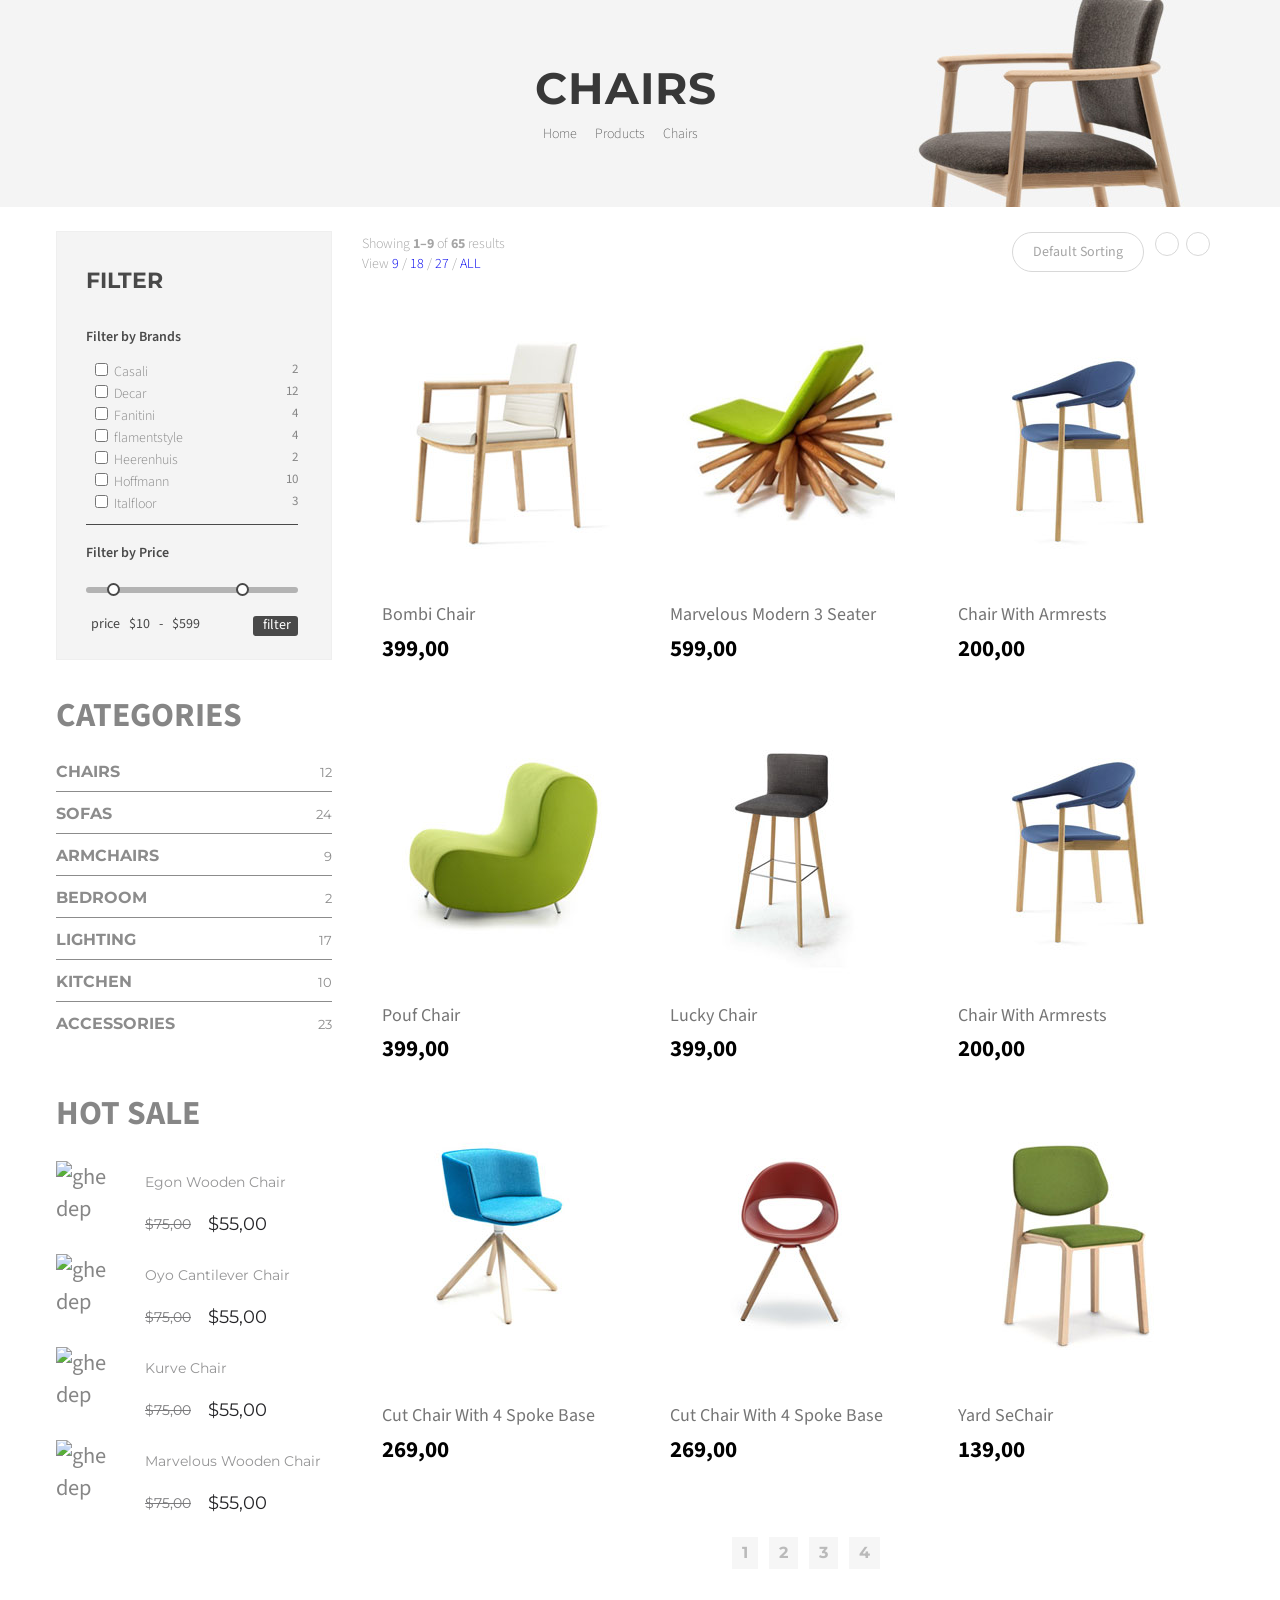
==== producs.html @ 7bff85a5 "products up date" ====
<!DOCTYPE html>
<html lang="en">
<head>
    <meta charset="UTF-8">
    <meta http-equiv="X-UA-Compatible" content="IE=edge">
    <meta name="viewport" content="width=device-width, initial-scale=1.0">
    <link rel="preconnect" href="https://fonts.googleapis.com">
    <link rel="preconnect" href="https://fonts.gstatic.com" crossorigin>
    <link href="https://fonts.googleapis.com/css2?family=Source+Sans+Pro:wght@200;300;400&display=swap" rel="stylesheet">
    <link rel="preconnect" href="https://fonts.googleapis.com">
    <link href="https://fonts.googleapis.com/css2?family=Montserrat&display=swap" rel="stylesheet">
    <link href="../schon/assets/fonts/fontawesome-free-5.15.4-web/css/all.css" rel="stylesheet">
    <link rel="stylesheet" href="./css/style.css">  
    <title>PRODUCTS</title>
</head>
<body>
    <main>
        <!--begin top-->
        <div class="top">
            <div class="container">
                <div class="top__body">
                    <h1>CHAIRS</h1>
                    <nav class="top__body--path">
                        <ul>
                            <li>
                                <a href="#">Home</a>
                                <i class="fa fa-angle-right"></i>
                            </li>
                            <li>
                                <a href="#">Products</a>
                                <i class="fa fa-angle-right"></i>
                            </li>
                            <li>Chairs</li>
                        </ul>
                    </nav>
                </div>
            </div>
        </div>
        <!--end top-->
        <!--begin sidebar-->
        <div class="container">
            <div class="sidebar">
                    <!--begin filter-->
                    <div class="sidebar__filter">
                            <h2>filter</h2>
                            <p>Filter by Brands</p>
                            <ul>
                                <li>
                                    <input type="checkbox">
                                    <label for="#">Casali</label>
                                    <span class="sidebar__number">2</span>
                                </li>
                                <li>
                                    <input type="checkbox">
                                    <label for="#">Decar</label>
                                    <span class="sidebar__number">12</span>
                                </li>
                                <li>
                                    <input type="checkbox">
                                    <label for="#">Fanitini</label>
                                    <span class="sidebar__number">4</span>
                                </li>
                                <li>
                                    <input type="checkbox">
                                    <label for="#">flamentstyle</label>
                                    <span class="sidebar__number">4</span>
                                </li>
                                <li>
                                    <input type="checkbox">
                                    <label for="#">Heerenhuis</label>
                                    <span class="sidebar__number">2</span>
                                </li>
                                <li>
                                    <input type="checkbox">
                                    <label for="#">Hoffmann</label>
                                    <span class="sidebar__number">10</span>
                                </li>
                                <li>
                                    <input type="checkbox">
                                    <label for="#">Italfloor</label>
                                    <span class="sidebar__number">3</span>
                                </li>
                            </ul>
                            <p>Filter by Price</p>
                            <div class="sidebarm__oney">
                                <div class="sidebar__boder">
                                    <span class="sidebar__dot"></span>
                                    <span class="sidebar__dot dot2"></span>
                                </div>
                                
                                <span class="sidebar__price">price &nbsp; $10 &nbsp; - &nbsp; $599</span>
                                <a class="sidebar__button" href="#">filter</a>
                            </div>
                    </div>
                    <!--end filter-->
                    <!--begin CATEGORIES-->
                    <div class="sidebar__categories">
                        <h2>CATEGORIES</h2>
                        <ul>
                            <li>
                                <a href="#">
                                    <span class="sidebar__name">chairs</span>
                                    <span class="sidebar__number">12</span>
                                </a>
                            </li>
                            <li>
                                <a href="#">
                                    <span class="sidebar__name">SOFAS</span>
                                    <span class="sidebar__number">24</span>
                                </a>
                            </li>
                            <li>
                                <a href="#">
                                    <span class="sidebar__name">ARMCHAIRS</span>
                                    <span class="sidebar__number">9</span>
                                </a>
                            </li>
                            <li>
                                <a href="#">
                                    <span class="sidebar__name">BEDROOM</span>
                                    <span class="sidebar__number">2</span>
                                </a>
                            </li>
                            <li>
                                <a href="#">
                                    <span class="sidebar__name">LIGHTING</span>
                                    <span class="sidebar__number">17</span>
                                </a>
                            </li>
                            <li>
                                <a href="#">
                                    <span class="sidebar__name">KITCHEN</span>
                                    <span class="sidebar__number">10</span>
                                </a>
                            </li>
                            <li>
                                <a href="#">
                                    <span class="sidebar__name">ACCESSORIES</span>
                                    <span class="sidebar__number">23</span>
                                </a>
                            </li>
                        </ul>
                    </div>
                    <!--end CATEGORIES-->
                    <!--begin hotsale-->
                    <div class="sidebar__sale">
                        <h2>HOT SALE</h2>
                        <div class="sidebar__sale1">
                            <div class="sidebar__img">
                                <a href="#">
                                    <img src="./assets/images/products/img02.jpg" alt="ghe dep">
                                </a>
                            </div>
                            <div class="sidebar__text">
                                <div class="sidebar__farm">
                                    <span><a href="#">Egon Wooden Chair</a></span>
                                    <ul class="sidebar__star">
                                        <li>
                                            <i class="far fa-star"></i>
                                        </li>
                                        <li>
                                            <i class="far fa-star"></i>
                                        </li>
                                        <li>
                                            <i class="far fa-star"></i>
                                        </li>
                                        <li>
                                            <i class="far fa-star"></i>
                                        </li>
                                    </ul>
                                </div>
                                <del class="sidebar__off">$75,00</del>
                                <div class="sidebar__hot">$55,00</div>
                            </div>
                        </div>
                        <div class="sidebar__sale1">
                            <div class="sidebar__img">
                                <a href="#">
                                    <img src="./assets/images/products/img15.jpg" alt="ghe dep">
                                </a>
                            </div>
                            <div class="sidebar__text">
                                <div class="sidebar__farm">
                                    <span><a href="#">Oyo Cantilever Chair</a></span>
                                </div>
                                <del class="sidebar__off">$75,00</del>
                                <div class="sidebar__hot">$55,00</div>
                            </div>
                        </div>
                        <div class="sidebar__sale1">
                            <div class="sidebar__img">
                                <a href="#">
                                    <img src="./assets/images/products/img16.jpg" alt="ghe dep">
                                </a>
                            </div>
                            <div class="sidebar__text">
                                <div class="sidebar__farm">
                                    <span><a href="#">Kurve Chair</a></span>
                                    <ul class="sidebar__star">
                                        <li>
                                            <i class="far fa-star"></i>
                                        </li>
                                        <li>
                                            <i class="far fa-star"></i>
                                        </li>
                                        <li>
                                            <i class="far fa-star"></i>
                                        </li>
                                        <li>
                                            <i class="far fa-star"></i>
                                        </li>
                                    </ul>
                                </div>
                                <del class="sidebar__off">$75,00</del>
                                <div class="sidebar__hot">$55,00</div>
                            </div>
                        </div>
                        <div class="sidebar__sale1">
                            <div class="sidebar__img">
                                <a href="#">
                                    <img src="./assets/images/products/img12.jpg" alt="ghe dep">
                                </a>
                            </div>
                            <div class="sidebar__text">
                                <div class="sidebar__farm">
                                    <span><a href="#">Marvelous Wooden Chair</a></span>
                                </div>
                                <del class="sidebar__off">$75,00</del>
                                <div class="sidebar__hot">$55,00</div>
                            </div>
                        </div>
                    </div>
                <!--end  hotsale-->
            </div>    
                <!--end sidebar-->
                <!--begin right-->
                <div class="right">
                    <!--begin headder-->
                    <div class="right__header">
                        <div class="right__box">
                            <ul class="right__line">
                                <li>
                                    <a href="#" class="right__link1" >Default Sorting </a>
                                    <div class="right__drop">
                                        <ul class="right__unstyled">
                                            <li>
                                                <a href="#">ASC</a>
                                            </li>
                                            <li>
                                                <a href="#">DSC</a>
                                            </li>
                                            <li>
                                                <a href="#">PRICE</a>
                                            </li>
                                        </ul>
                                    </div>
                                </li>
                                <li>
                                    <a class="right__link" href="#">
                                        <i class="fas fa-th-large"></i>
                                    </a>
                                </li>
                                <li>
                                    <a href="#" class="right__link">
                                        <i class="fas fa-th-list"></i>
                                    </a>
                                </li>
                            </ul>
                        </div>
                        <div class="right__text">
                            <p>Showing 
                                <span>1–9</span> 
                                 of 
                                <span>65</span>  
                                results </p>
                            <p>View 
                                <a href="#">9</a>
                                /
                                <a href="#">18</a>
                                /
                                <a href="#">27</a>
                                /
                                <a href="#">ALL</a>
                            </p>
                        </div>
                    </div>
                    <!--end header-->
                    <!--begin bot-->
                    <ul class="right__bot">
                        <li>
                            <div class="right__large">
                                <div class="right__box">
                                    <div class="right__b1">
                                        <div class="right__b2">
                                            <a href="#">
                                                <img src="./assets/images/products/img22.jpg" alt="">
                                            </a>
                                            <ul class="right__star">
                                                <li>
                                                    <i class="far fa-star"></i>
                                                </li>
                                                <li>
                                                    <i class="far fa-star"></i>
                                                </li>
                                                <li>
                                                    <i class="far fa-star"></i>
                                                </li>
                                                <li>
                                                    <i class="far fa-star"></i>
                                                </li>
                                            </ul>
                                            <ul class="right__hover">
                                                <li>
                                                    <a href="#">
                                                        <span>Add to Cart</span>
                                                    </a>
                                                </li>
                                                <li>
                                                    <a href="#">
                                                        <i class="far fa-heart"></i>
                                                    </a>
                                                </li>
                                                <li>
                                                    <a href="#">
                                                        <i class="fas fa-exchange-alt"></i>
                                                    </a>
                                                </li>
                                            </ul>
                                        </div>
                                    </div>
                                </div>
                                <div class="right__txt">
                                    <span><a href="#">Bombi Chair</a></span>
                                    <div class="right__price">
                                        <i class="fas fa-euro-sign"></i>
                                        <strong>399,00</strong>
                                    </div>
                                </div>
                            </div>
                        </li>
                        <li>
                            <div class="right__large">
                                <div class="right__box">
                                    <div class="right__b1">
                                        <div class="right__b2">
                                            <a href="#">
                                                <img src="./assets/images/products/img23.jpg" alt="">
                                            </a>
                                            <ul class="right__hover">
                                                <li>
                                                    <a href="#">
                                                        <span>Add to Cart</span>
                                                    </a>
                                                </li>
                                                <li>
                                                    <a href="#">
                                                        <i class="far fa-heart"></i>
                                                    </a>
                                                </li>
                                                <li>
                                                    <a href="#">
                                                        <i class="fas fa-exchange-alt"></i>
                                                    </a>
                                                </li>
                                            </ul>
                                        </div>
                                    </div>
                                </div>
                                <div class="right__txt">
                                    <span><a href="#">Marvelous Modern 3 Seater</a></span>
                                    <div class="right__price">
                                        <i class="fas fa-euro-sign"></i>
                                        <strong>599,00</strong>
                                    </div>
                                </div>
                            </div>
                        </li>
                        <li>
                            <div class="right__large">
                                <div class="right__box">
                                    <div class="right__b1">
                                        <div class="right__b2">
                                            <a href="#">
                                                <img src="./assets/images/products/img24.jpg" alt="">
                                            </a>
                                            <ul class="right__hover">
                                                <li>
                                                    <a href="#">
                                                        <span>Add to Cart</span>
                                                    </a>
                                                </li>
                                                <li>
                                                    <a href="#">
                                                        <i class="far fa-heart"></i>
                                                    </a>
                                                </li>
                                                <li>
                                                    <a href="#">
                                                        <i class="fas fa-exchange-alt"></i>
                                                    </a>
                                                </li>
                                            </ul>
                                        </div>
                                    </div>
                                </div>
                                <div class="right__txt">
                                    <span><a href="#">Chair With Armrests</a></span>
                                    <div class="right__price">
                                        <i class="fas fa-euro-sign"></i>
                                        <strong>200,00</strong>
                                    </div>
                                </div>
                            </div>
                        </li>
                        <li>
                            <div class="right__large">
                                <div class="right__box">
                                    <div class="right__b1">
                                        <div class="right__b2">
                                            <a href="#">
                                                <img src="./assets/images/products/img67.jpg" alt="">
                                            </a>
                                            <ul class="right__star ">
                                                <li>
                                                    <i class="far fa-star"></i>
                                                </li>
                                                <li>
                                                    <i class="far fa-star"></i>
                                                </li>
                                                <li>
                                                    <i class="far fa-star"></i>
                                                </li>
                                                <li>
                                                    <i class="far fa-star"></i>
                                                </li>
                                            </ul>
                                            <ul class="right__hover">
                                                <li>
                                                    <a href="#">
                                                        <span>Add to Cart</span>
                                                    </a>
                                                </li>
                                                <li>
                                                    <a href="#">
                                                        <i class="far fa-heart"></i>
                                                    </a>
                                                </li>
                                                <li>
                                                    <a href="#">
                                                        <i class="fas fa-exchange-alt"></i>
                                                    </a>
                                                </li>
                                            </ul>
                                        </div>
                                    </div>
                                </div>
                                <div class="right__txt">
                                    <span><a href="#">Pouf Chair</a></span>
                                    <div class="right__price">
                                        <i class="fas fa-euro-sign"></i>
                                        <strong>399,00</strong>
                                    </div>
                                </div>
                            </div>
                        </li>
                        <li>
                            <div class="right__large">
                                <div class="right__box">
                                    <div class="right__b1">
                                        <div class="right__b2">
                                            <a href="#">
                                                <img src="./assets/images/products/img68.jpg" alt="">
                                            </a>
                                            <ul class="right__star ">
                                                <li>
                                                    <i class="far fa-star"></i>
                                                </li>
                                                <li>
                                                    <i class="far fa-star"></i>
                                                </li>
                                                <li>
                                                    <i class="far fa-star"></i>
                                                </li>
                                                <li>
                                                    <i class="far fa-star"></i>
                                                </li>
                                            </ul>
                                            <ul class="right__hover">
                                                <li>
                                                    <a href="#">
                                                        <span>Add to Cart</span>
                                                    </a>
                                                </li>
                                                <li>
                                                    <a href="#">
                                                        <i class="far fa-heart"></i>
                                                    </a>
                                                </li>
                                                <li>
                                                    <a href="#">
                                                        <i class="fas fa-exchange-alt"></i>
                                                    </a>
                                                </li>
                                            </ul>
                                        </div>
                                    </div>
                                </div>
                                <div class="right__txt">
                                    <span><a href="#">Lucky Chair</a></span>
                                    <div class="right__price">
                                        <i></i>
                                        <strong>399,00</strong>
                                    </div>
                                </div>
                            </div>
                        </li>
                        <li>
                            <div class="right__large">
                                <div class="right__box">
                                    <div class="right__b1">
                                        <div class="right__b2">
                                            <a href="#">
                                                <img src="./assets/images/products/img24.jpg" alt="">
                                            </a>
                                            <ul class="right__star">
                                                <li>
                                                    <i class="far fa-star"></i>
                                                </li>
                                                <li>
                                                    <i class="far fa-star"></i>
                                                </li>
                                                <li>
                                                    <i class="far fa-star"></i>
                                                </li>
                                                <li>
                                                    <i class="far fa-star"></i>
                                                </li>
                                            </ul>
                                            <ul class="right__hover">
                                                <li>
                                                    <a href="#">
                                                        <span>Add to Cart</span>
                                                    </a>
                                                </li>
                                                <li>
                                                    <a href="#">
                                                        <i class="far fa-heart"></i>
                                                    </a>
                                                </li>
                                                <li>
                                                    <a href="#">
                                                        <i class="fas fa-exchange-alt"></i>
                                                    </a>
                                                </li>
                                            </ul>
                                        </div>
                                    </div>
                                </div>
                                <div class="right__txt">
                                    <span><a href="#">Chair With Armrests</a></span>
                                    <div class="right__price">
                                        <i class="fas fa-euro-sign"></i>
                                        <strong>200,00</strong>
                                    </div>
                                </div>
                            </div>
                        </li>
                        <li>
                            <div class="right__large">
                                <div class="right__box">
                                    <div class="right__b1">
                                        <div class="right__b2">
                                            <a href="#">
                                                <img src="./assets/images/products/img70.jpg" alt="">
                                            </a>
                                            <ul class="right__star ">
                                                <li>
                                                    <i class="far fa-star"></i>
                                                </li>
                                                <li>
                                                    <i class="far fa-star"></i>
                                                </li>
                                                <li>
                                                    <i class="far fa-star"></i>
                                                </li>
                                                <li>
                                                    <i class="far fa-star"></i>
                                                </li>
                                            </ul>
                                            <ul class="right__hover">
                                                <li>
                                                    <a href="#">
                                                        <span>Add to Cart</span>
                                                    </a>
                                                </li>
                                                <li>
                                                    <a href="#">
                                                        <i class="far fa-heart"></i>
                                                    </a>
                                                </li>
                                                <li>
                                                    <a href="#">
                                                        <i class="fas fa-exchange-alt"></i>
                                                    </a>
                                                </li>
                                            </ul>
                                        </div>
                                    </div>
                                </div>
                                <div class="right__txt">
                                    <span><a href="#">Cut Chair With 4 Spoke Base</a></span>
                                    <div class="right__price">
                                        <i class="fas fa-euro-sign"></i>
                                        <strong>269,00</strong>
                                    </div>
                                </div>
                            </div>
                        </li>
                        <li>
                            <div class="right__large">
                                <div class="right__box">
                                    <div class="right__b1">
                                        <div class="right__b2">
                                            <a href="#">
                                                <img src="./assets/images/products/img69.jpg" alt="">
                                            </a>
                                            <ul class="right__star ">
                                                <li>
                                                    <i class="far fa-star"></i>
                                                </li>
                                                <li>
                                                    <i class="far fa-star"></i>
                                                </li>
                                                <li>
                                                    <i class="far fa-star"></i>
                                                </li>
                                                <li>
                                                    <i class="far fa-star"></i>
                                                </li>
                                            </ul>
                                            <ul class="right__hover">
                                                <li>
                                                    <a href="#">
                                                        <span>Add to Cart</span>
                                                    </a>
                                                </li>
                                                <li>
                                                    <a href="#">
                                                        <i class="far fa-heart"></i>
                                                    </a>
                                                </li>
                                                <li>
                                                    <a href="#">
                                                        <i class="fas fa-exchange-alt"></i>
                                                    </a>
                                                </li>
                                            </ul>
                                        </div>
                                    </div>
                                </div>
                                <div class="right__txt">
                                    <span><a href="#">Cut Chair With 4 Spoke Base</a></span>
                                    <div class="right__price">
                                        <i class="fas fa-euro-sign"></i>
                                        <strong>269,00</strong>
                                    </div>
                                </div>
                            </div>
                        </li>
                        <li>
                            <div class="right__large">
                                <div class="right__box">
                                    <div class="right__b1">
                                        <div class="right__b2">
                                            <a href="#">
                                                <img src="./assets/images/products/img71.jpg" alt="">
                                            </a>
                                            <ul class="right__star ">
                                                <li>
                                                    <i class="far fa-star"></i>
                                                </li>
                                                <li>
                                                    <i class="far fa-star"></i>
                                                </li>
                                                <li>
                                                    <i class="far fa-star"></i>
                                                </li>
                                                <li>
                                                    <i class="far fa-star"></i>
                                                </li>
                                            </ul>
                                            <ul class="right__hover">
                                                <li>
                                                    <a href="#">
                                                        <span>Add to Cart</span>
                                                    </a>
                                                </li>
                                                <li>
                                                    <a href="#">
                                                        <i class="far fa-heart"></i>
                                                    </a>
                                                </li>
                                                <li>
                                                    <a href="#">
                                                        <i class="fas fa-exchange-alt"></i>
                                                    </a>
                                                </li>
                                            </ul>
                                        </div>
                                    </div>
                                </div>
                                <div class="right__txt">
                                    <span><a href="#">Yard SeChair</a></span>
                                    <div class="right__price">
                                        <i class="fas fa-euro-sign"></i>
                                        <strong>139,00</strong>
                                    </div>
                                </div>
                            </div>
                        </li>
                    </ul>
                    <!--end bot-->
                    <!--begin page-->
                    <nav class="right__page">
                        <ul>
                            <li>
                                <a href="#">1</a>
                            </li>
                            <li>
                                <a href="#">2</a>
                            </li>
                            <li>
                                <a href="#">3</a>
                            </li>
                            <li>
                                <a href="#">4</a>
                            </li>
                        </ul>
                    </nav>
                    <!--end page-->
                </div>
                <!--end right-->
        </div>
        <!--end bottom-->
    </main>
</body>
</html>
---- css/style.css ----
.grid {
  width: 1200px;
  max-width: 100%;
  margin: 0 auto;
}

.grid__full-screen {
  width: 100%;
}

.grid__row {
  display: -webkit-box;
  display: -ms-flexbox;
  display: flex;
  -ms-flex-wrap: wrap;
      flex-wrap: wrap;
}

.container {
  width: 1230px;
  max-width: 100%;
  margin: 0;
}

@media (max-width: 767px) {
  .container {
    max-width: 100%;
  }
}

body {
  -webkit-box-sizing: inherit;
          box-sizing: inherit;
  color: inherit;
  margin: 0;
  padding: 0;
}

ol, ul {
  list-style: none;
}

html {
  color: #868686;
  font-size: 62.5%;
  margin: 0;
  padding: 0;
  font-family: 'Source Sans Pro', sans-serif;
  line-height: 1.4285;
  font-size: 1.4rem;
  -webkit-box-sizing: border-box;
          box-sizing: border-box;
}

h1, h2, h3, h4, h5, h6 {
  font-family: inherit;
  line-height: 1.1;
  color: inherit;
}

a {
  text-decoration: none;
}

.header__blog {
  margin-top: 76px;
}

.header__banner {
  position: relative;
}

.header__img img {
  width: 100%;
  height: auto;
}

.header__title {
  color: #383838;
  position: absolute;
  top: 0;
  left: 50%;
}

.top {
  background-image: url("../assets/images/products/img100.jpg");
  background-repeat: cover;
  width: 100%;
  margin: 0px 0px 4px;
  min-height: 207px;
  background-position: 50% 50%;
}

.top__body {
  width: 100%;
  text-align: center;
  padding: 65px 0 14px;
  padding-left: 36px;
  padding-right: 15px;
}

.top__body h1 {
  font-size: 44px;
  line-height: 46px;
  font-weight: 700;
  font-family: "Montserrat", sans-serif;
  margin: 0 0 14px;
  letter-spacing: 1px;
  text-transform: uppercase;
  color: #383838;
}

.top__body--path {
  font-size: 14px;
  line-height: 16px;
  font-weight: 200;
  overflow: hidden;
  color: #383838;
  margin: 0 0 20px;
}

.top__body--path ul {
  margin: 0;
  padding-left: 0px;
}

.top__body--path ul li {
  margin: 0 10px 0 0;
  display: inline-block;
  vertical-align: middle;
}

.top__body--path ul li a {
  color: #383838;
}

.top__body--path ul li a:hover {
  color: #ff6060;
}

@media (max-width: 767px) {
  .top {
    margin: 0px 0px 16px;
    width: 100%;
  }
}

.sidebar {
  width: 22.4%;
  padding: 20px 15px 0px 56px;
}

.sidebar__filter {
  background: #f4f4f4;
  border: 1px solid #efefef;
  padding: 37px 33px 43px 29px;
  margin-bottom: 38px;
}

.sidebar__filter h2 {
  font-size: 22px;
  line-height: 24px;
  text-transform: uppercase;
  color: #494949;
  font-family: "Montserrat", sans-serif;
  font-weight: 700;
  margin: 0px 0px 36px;
}

.sidebar__filter p {
  font-size: 14px;
  line-height: 16px;
  color: #494949;
  font-weight: 600;
  margin: 0 0 15px;
  display: block;
}

.sidebar__filter ul {
  overflow: hidden;
  margin: 0 0 20px;
  padding: 0 0 10px 5px;
  border-bottom: 1px solid #494949;
}

.sidebar__filter ul li {
  font-weight: 300;
  font-size: 14px;
}

.sidebar__number {
  float: right;
  font-weight: 400;
  font-size: 13px;
  line-height: 15px;
  margin: 2px 0 0;
}

.sidebar__boder {
  background: #b3b3b3;
  border-radius: 10px;
  position: relative;
  width: 100%;
  height: 6px;
  margin: 26px 0 23px;
  z-index: 1;
}

.sidebar__dot {
  position: absolute;
  left: 21px;
  top: -4px;
  width: 9px;
  height: 9px;
  border: 2px solid #494949;
  background: #fff;
  border-radius: 100%;
}

.sidebar__price {
  float: left;
  font-size: 14px;
  line-height: 16px;
  color: #494949;
  font-weight: 400;
  padding: 0 0 0 5px;
}

.sidebar__button {
  float: right;
  font-size: 14px;
  line-height: 16px;
  background: #494949;
  color: #fff;
  font-weight: 400;
  padding: 1px 7px 3px 10px;
  border-radius: 3px;
}

.sidebar__categories {
  margin: 0 0 38px;
}

.sidebar__categories ul {
  margin: 0;
  padding: 0 0 2px;
  text-transform: uppercase;
  font-family: "Montserrat", sans-serif;
  border: none;
}

.sidebar__categories ul li {
  overflow: hidden;
  padding: 0 0 10px;
  margin: 0 0 13px;
  border-bottom: 1px solid #8c8c8c;
}

.sidebar__categories ul li:last-child {
  border: none;
}

.sidebar__categories ul li a {
  color: #8c8c8c;
}

.sidebar__categories ul li a:hover {
  color: #ff8283;
}

.sidebar__name {
  float: left;
  font-size: 16px;
  line-height: 18px;
  font-weight: 700;
}

.sidebar__sale {
  margin: 0 0 38px;
}

.sidebar__sale1 {
  padding-bottom: 15px;
  overflow: hidden;
}

.sidebar__img {
  float: left;
  width: 80px;
  margin: 0 9px 0 0;
}

.sidebar__img a {
  color: #868686;
  text-decoration: none;
}

.sidebar__img img {
  display: block;
  width: 100%;
  height: auto;
}

.sidebar__text {
  overflow: hidden;
  padding: 13px 0 0;
}

.sidebar__farm {
  min-height: 33px;
}

.sidebar__farm span {
  display: block;
  color: #959596;
  margin: 0 0 5px;
  font: 14px/16px "Montserrat", sans-serif;
}

.sidebar__farm ul {
  border: none;
  margin: 0;
  padding: 0;
}

.sidebar__farm a {
  color: #959596;
}

.sidebar__star {
  margin: 0;
  padding: 0;
  line-height: 1;
  font-size: 12px;
  list-style: none;
  border: none;
}

.sidebar__star li {
  display: inline-block;
}

.sidebar__off {
  opacity: 0.6;
  color: #252528;
  margin: 0 13px 0 0;
  position: relative;
  font: 14px/18px "Montserrat", sans-serif;
  display: inline-block;
  vertical-align: middle;
}

.sidebar__hot {
  color: #252528;
  font: 18px/18px "Montserrat", sans-serif;
  display: inline-block;
  vertical-align: middle;
}

@media (max-width: 767px) {
  .sidebar {
    width: 98%;
    padding: 0 20px;
  }
}

.dot2 {
  left: 150px;
}

.fa-angle-right {
  margin: 0 0 0 5px;
}

.fa-star {
  color: #c8a760;
}

.container {
  display: -webkit-box;
  display: -ms-flexbox;
  display: flex;
  -ms-flex-wrap: wrap;
      flex-wrap: wrap;
}

.right {
  width: 69%;
  padding-left: 15px;
  padding-right: 15px;
}

.right__header {
  z-index: 1;
  position: relative;
  padding: 21px 0 19px;
}

.right__box {
  float: right;
}

.right__line {
  margin: 0;
  float: left;
  padding-left: 0;
  list-style: none;
}

.right__line li {
  padding: 0 0 0 3px;
  position: relative;
  vertical-align: top;
  display: inline-block;
}

.right__link1 {
  display: block;
  color: #a5a5a5;
  margin: 0 4px 0 0;
  padding: 12px 20px;
  border-radius: 20px;
  border: 1px solid #d8d8d8;
  font: 14px/1 "Source Sans Pro", sans-serif;
}

.right__link1:hover {
  color: #ff6060;
  border-color: #ff6060;
}

.right__link {
  padding: 11px;
  display: block;
  color: #a5a5a5;
  line-height: 1;
  font-size: 16px;
  border-radius: 50%;
  border: 1px solid #d8d8d8;
}

.right__link:hover {
  color: #ff6060;
  border-color: #ff6060;
}

.right__drop {
  left: 0;
  right: 0;
  top: 140%;
  opacity: 0;
  background: #fff;
  visibility: hidden;
  position: absolute;
  border: 1px solid #d8d8d8;
}

.right__unstyled {
  padding-left: 0px;
}

.right__unstyled li {
  border-bottom: 1px solid #d8d8d8;
}

.right__unstyled li a {
  display: block;
  padding: 10px 15px;
}

.right__text {
  color: #a5a5a5;
  padding: 2px 0 0;
  font-weight: 300;
  overflow: hidden;
}

.right__text p {
  margin: 0;
  font-size: 14px;
}

.right__text span {
  font-weight: bold;
}

.right__text a:hover {
  color: #ff6060;
}

.right__bot {
  display: -webkit-box;
  display: -ms-flexbox;
  display: flex;
  -ms-flex-wrap: wrap;
      flex-wrap: wrap;
  margin: 0;
  width: 103%;
  padding: 0;
}

.right__bot li {
  width: 33%;
  padding: 0 0 28px;
  vertical-align: top;
}

.right__large {
  display: inline-block;
  vertical-align: top;
}

.right__box {
  margin: 0 0 11px;
  overflow: hidden;
  position: relative;
}

.right__b1 {
  width: 100%;
  height: 235px;
  display: table;
}

.right__b2 a {
  color: #868686;
}

.right__star {
  left: 20px;
  margin: 0;
  padding: 0;
  right: 8px;
  bottom: -1px;
  line-height: 1;
  font-size: 12px;
  list-style: none;
  position: absolute;
}

.right__star li {
  padding: 0;
  width: 5%;
  margin: 0 1px 0 0;
  display: inline-block;
  vertical-align: middle;
}

.right__hover {
  left: 0;
  right: 0;
  bottom: 0;
  width: 99%;
  display: table;
  font-size: 17px;
  background: #fff;
  display: none;
  position: absolute;
  text-align: center;
  border: 1px solid #eee;
  padding: 0;
}

.right__hover li {
  border-right: 1px solid #eee;
  width: 35%;
  display: table-cell;
  vertical-align: middle;
  padding: 0px;
}

.right__hover li a {
  color: #8a8a8a;
  display: block;
  padding: 12px 9px;
}

.right__hover li a:hover {
  color: #ff6060;
}

.right__hover li a span {
  font-size: 14px;
  margin: 0 -2px 0 10px;
}

.right__txt {
  padding: 0 0 0 20px;
}

.right__txt span {
  font-size: 18px;
  display: block;
  margin: 0 0 5px;
  color: #757575;
  text-transform: capitalize;
}

.right__txt span a {
  color: #757575;
}

.right__price {
  color: #010101;
}

.right__price i {
  font-size: 17px;
}

.right__price strong {
  font-size: 23px;
}

.right__page {
  padding: 42px 0 100px;
  font-size: 16px;
  font-weight: 700;
  font-family: 'Montserrat',sans-serif;
}

.right__page ul {
  margin: 0;
  text-align: center;
}

.right__page li {
  display: inline-block;
  padding: 0 3px;
}

.right__page li a {
  color: #bababa;
  display: block;
  padding: 5px 10px;
  background: #f6f6f6;
}

.right__page li a:hover {
  background: #ff6060;
  color: #fff;
}

@media (max-width: 767px) {
  .right {
    width: 100%;
  }
  .right__box {
    width: 105%;
    left: 10px;
  }
  .right__text {
    float: left;
    width: 100%;
  }
  .right__bot li {
    width: 100%;
  }
  .right__star {
    left: 33px;
  }
  .right__star li {
    width: 5%;
  }
}
/*# sourceMappingURL=style.css.map */
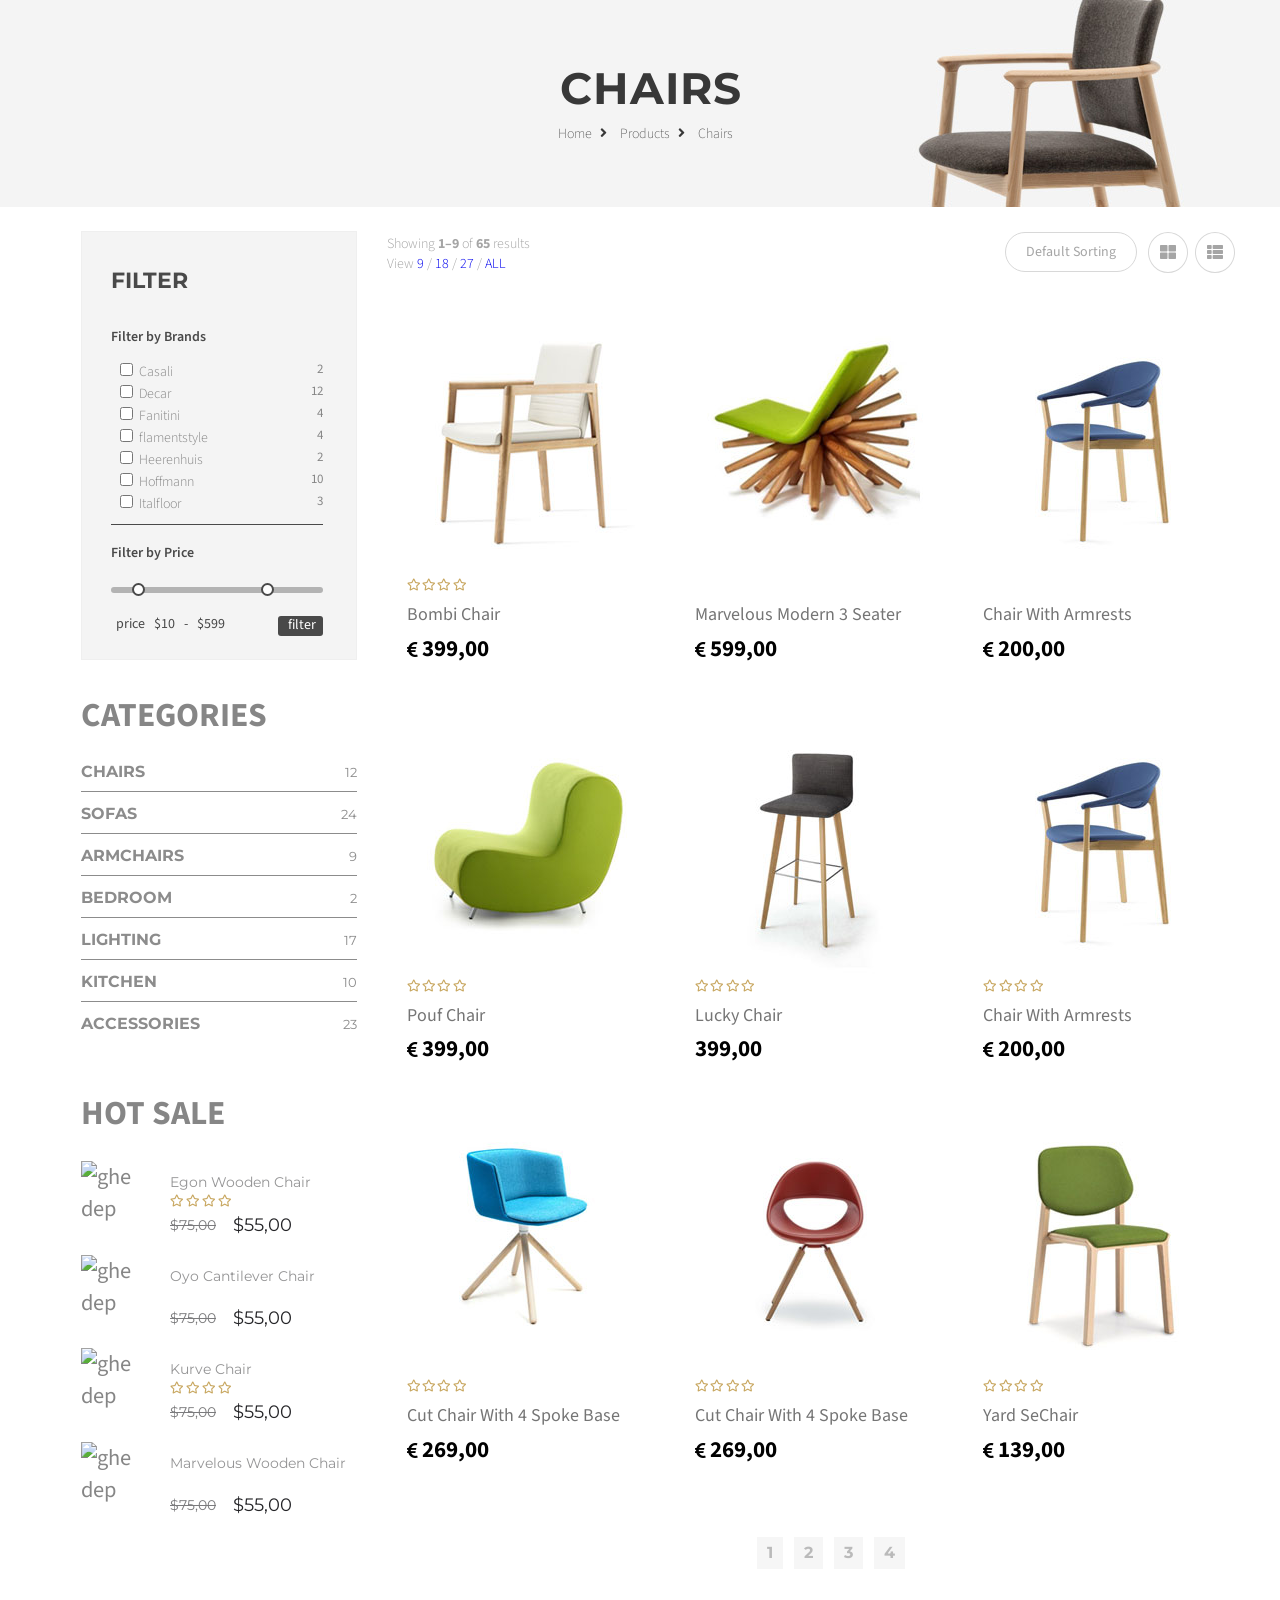
==== commit be6bc82e: "update" ====
--- a/producs.html
+++ b/producs.html
@@ -9,7 +9,7 @@
     <link href="https://fonts.googleapis.com/css2?family=Source+Sans+Pro:wght@200;300;400&display=swap" rel="stylesheet">
     <link rel="preconnect" href="https://fonts.googleapis.com">
     <link href="https://fonts.googleapis.com/css2?family=Montserrat&display=swap" rel="stylesheet">
-    <link href="../schon/assets/fonts/fontawesome-free-5.15.4-web/css/all.css" rel="stylesheet">
+    <link href="./assets/fonts/fontawesome-free-5.15.4-web/css/all.css" rel="stylesheet">
     <link rel="stylesheet" href="./css/style.css">  
     <title>PRODUCTS</title>
 </head>
@@ -148,7 +148,7 @@
                         <div class="sidebar__sale1">
                             <div class="sidebar__img">
                                 <a href="#">
-                                    <img src="./assets/images/products/img02.jpg" alt="ghe dep">
+                                    <img src="/assets/images/products/img02.jpg" alt="ghe dep">
                                 </a>
                             </div>
                             <div class="sidebar__text">
@@ -176,7 +176,7 @@
                         <div class="sidebar__sale1">
                             <div class="sidebar__img">
                                 <a href="#">
-                                    <img src="./assets/images/products/img15.jpg" alt="ghe dep">
+                                    <img src="/assets/images/products/img15.jpg" alt="ghe dep">
                                 </a>
                             </div>
                             <div class="sidebar__text">
@@ -190,7 +190,7 @@
                         <div class="sidebar__sale1">
                             <div class="sidebar__img">
                                 <a href="#">
-                                    <img src="./assets/images/products/img16.jpg" alt="ghe dep">
+                                    <img src="/assets/images/products/img16.jpg" alt="ghe dep">
                                 </a>
                             </div>
                             <div class="sidebar__text">
@@ -218,7 +218,7 @@
                         <div class="sidebar__sale1">
                             <div class="sidebar__img">
                                 <a href="#">
-                                    <img src="./assets/images/products/img12.jpg" alt="ghe dep">
+                                    <img src="/assets/images/products/img12.jpg" alt="ghe dep">
                                 </a>
                             </div>
                             <div class="sidebar__text">
@@ -293,7 +293,7 @@
                                     <div class="right__b1">
                                         <div class="right__b2">
                                             <a href="#">
-                                                <img src="./assets/images/products/img22.jpg" alt="">
+                                                <img src="/assets/images/products/img22.jpg" alt="">
                                             </a>
                                             <ul class="right__star">
                                                 <li>
@@ -344,7 +344,7 @@
                                     <div class="right__b1">
                                         <div class="right__b2">
                                             <a href="#">
-                                                <img src="./assets/images/products/img23.jpg" alt="">
+                                                <img src="/assets/images/products/img23.jpg" alt="">
                                             </a>
                                             <ul class="right__hover">
                                                 <li>
@@ -381,7 +381,7 @@
                                     <div class="right__b1">
                                         <div class="right__b2">
                                             <a href="#">
-                                                <img src="./assets/images/products/img24.jpg" alt="">
+                                                <img src="/assets/images/products/img24.jpg" alt="">
                                             </a>
                                             <ul class="right__hover">
                                                 <li>
@@ -418,7 +418,7 @@
                                     <div class="right__b1">
                                         <div class="right__b2">
                                             <a href="#">
-                                                <img src="./assets/images/products/img67.jpg" alt="">
+                                                <img src="/assets/images/products/img67.jpg" alt="">
                                             </a>
                                             <ul class="right__star ">
                                                 <li>
@@ -469,7 +469,7 @@
                                     <div class="right__b1">
                                         <div class="right__b2">
                                             <a href="#">
-                                                <img src="./assets/images/products/img68.jpg" alt="">
+                                                <img src="/assets/images/products/img68.jpg" alt="">
                                             </a>
                                             <ul class="right__star ">
                                                 <li>
@@ -520,7 +520,7 @@
                                     <div class="right__b1">
                                         <div class="right__b2">
                                             <a href="#">
-                                                <img src="./assets/images/products/img24.jpg" alt="">
+                                                <img src="/assets/images/products/img24.jpg" alt="">
                                             </a>
                                             <ul class="right__star">
                                                 <li>
@@ -571,7 +571,7 @@
                                     <div class="right__b1">
                                         <div class="right__b2">
                                             <a href="#">
-                                                <img src="./assets/images/products/img70.jpg" alt="">
+                                                <img src="/assets/images/products/img70.jpg" alt="">
                                             </a>
                                             <ul class="right__star ">
                                                 <li>
@@ -622,7 +622,7 @@
                                     <div class="right__b1">
                                         <div class="right__b2">
                                             <a href="#">
-                                                <img src="./assets/images/products/img69.jpg" alt="">
+                                                <img src="/assets/images/products/img69.jpg" alt="">
                                             </a>
                                             <ul class="right__star ">
                                                 <li>
@@ -673,7 +673,7 @@
                                     <div class="right__b1">
                                         <div class="right__b2">
                                             <a href="#">
-                                                <img src="./assets/images/products/img71.jpg" alt="">
+                                                <img src="/assets/images/products/img71.jpg" alt="">
                                             </a>
                                             <ul class="right__star ">
                                                 <li>
--- a/css/style.css
+++ b/css/style.css
@@ -19,7 +19,7 @@
 .container {
   width: 1230px;
   max-width: 100%;
-  margin: 0;
+  margin: 0 auto;
 }
 
 @media (max-width: 767px) {
@@ -448,9 +448,7 @@
   left: 0;
   right: 0;
   top: 140%;
-  opacity: 0;
   background: #fff;
-  visibility: hidden;
   position: absolute;
   border: 1px solid #d8d8d8;
 }
@@ -524,6 +522,10 @@
 
 .right__b2 a {
   color: #868686;
+}
+
+.right__b2:hover .right__hover {
+  opacity: 1;
 }
 
 .right__star {
@@ -554,10 +556,11 @@
   display: table;
   font-size: 17px;
   background: #fff;
-  display: none;
+  opacity: 0;
   position: absolute;
   text-align: center;
   border: 1px solid #eee;
+  border-right: none;
   padding: 0;
 }
 
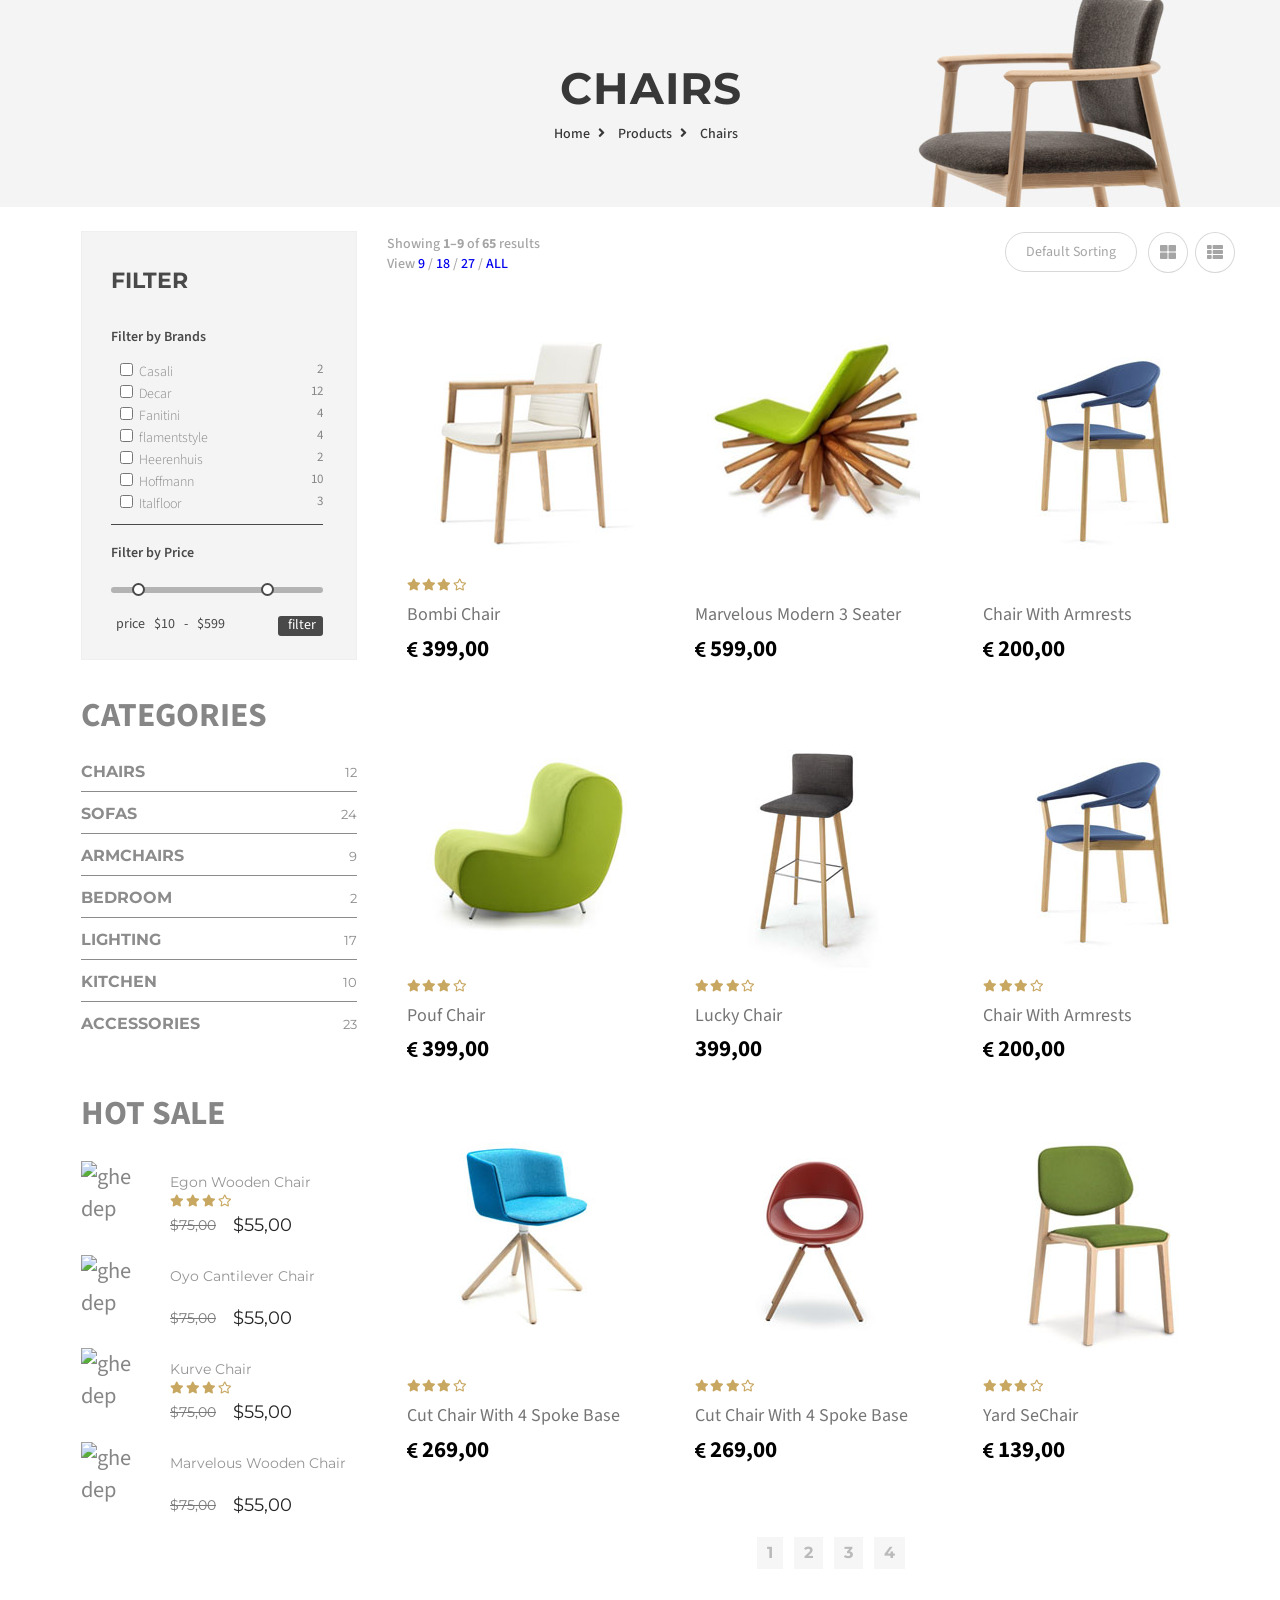
==== commit 6f70428f: "update" ====
--- a/producs.html
+++ b/producs.html
@@ -148,7 +148,7 @@
                         <div class="sidebar__sale1">
                             <div class="sidebar__img">
                                 <a href="#">
-                                    <img src="/assets/images/products/img02.jpg" alt="ghe dep">
+                                    <img src="./assets/images/products/img02.jpg" alt="ghe dep">
                                 </a>
                             </div>
                             <div class="sidebar__text">
@@ -156,13 +156,13 @@
                                     <span><a href="#">Egon Wooden Chair</a></span>
                                     <ul class="sidebar__star">
                                         <li>
-                                            <i class="far fa-star"></i>
+                                            <i class="fas fa-star"></i>
                                         </li>
                                         <li>
-                                            <i class="far fa-star"></i>
+                                            <i class="fas fa-star"></i>
                                         </li>
                                         <li>
-                                            <i class="far fa-star"></i>
+                                            <i class="fas fa-star"></i>
                                         </li>
                                         <li>
                                             <i class="far fa-star"></i>
@@ -176,7 +176,7 @@
                         <div class="sidebar__sale1">
                             <div class="sidebar__img">
                                 <a href="#">
-                                    <img src="/assets/images/products/img15.jpg" alt="ghe dep">
+                                    <img src="./assets/images/products/img15.jpg" alt="ghe dep">
                                 </a>
                             </div>
                             <div class="sidebar__text">
@@ -190,7 +190,7 @@
                         <div class="sidebar__sale1">
                             <div class="sidebar__img">
                                 <a href="#">
-                                    <img src="/assets/images/products/img16.jpg" alt="ghe dep">
+                                    <img src="./assets/images/products/img16.jpg" alt="ghe dep">
                                 </a>
                             </div>
                             <div class="sidebar__text">
@@ -198,13 +198,13 @@
                                     <span><a href="#">Kurve Chair</a></span>
                                     <ul class="sidebar__star">
                                         <li>
-                                            <i class="far fa-star"></i>
+                                            <i class="fas fa-star"></i>
                                         </li>
                                         <li>
-                                            <i class="far fa-star"></i>
+                                            <i class="fas fa-star"></i>
                                         </li>
                                         <li>
-                                            <i class="far fa-star"></i>
+                                            <i class="fas fa-star"></i>
                                         </li>
                                         <li>
                                             <i class="far fa-star"></i>
@@ -218,7 +218,7 @@
                         <div class="sidebar__sale1">
                             <div class="sidebar__img">
                                 <a href="#">
-                                    <img src="/assets/images/products/img12.jpg" alt="ghe dep">
+                                    <img src="./assets/images/products/img12.jpg" alt="ghe dep">
                                 </a>
                             </div>
                             <div class="sidebar__text">
@@ -293,17 +293,17 @@
                                     <div class="right__b1">
                                         <div class="right__b2">
                                             <a href="#">
-                                                <img src="/assets/images/products/img22.jpg" alt="">
+                                                <img src="./assets/images/products/img22.jpg" alt="">
                                             </a>
                                             <ul class="right__star">
                                                 <li>
-                                                    <i class="far fa-star"></i>
-                                                </li>
-                                                <li>
-                                                    <i class="far fa-star"></i>
-                                                </li>
-                                                <li>
-                                                    <i class="far fa-star"></i>
+                                                    <i class="fas fa-star"></i>
+                                                </li>
+                                                <li>
+                                                    <i class="fas fa-star"></i>
+                                                </li>
+                                                <li>
+                                                    <i class="fas fa-star"></i>
                                                 </li>
                                                 <li>
                                                     <i class="far fa-star"></i>
@@ -344,7 +344,7 @@
                                     <div class="right__b1">
                                         <div class="right__b2">
                                             <a href="#">
-                                                <img src="/assets/images/products/img23.jpg" alt="">
+                                                <img src="./assets/images/products/img23.jpg" alt="">
                                             </a>
                                             <ul class="right__hover">
                                                 <li>
@@ -381,7 +381,7 @@
                                     <div class="right__b1">
                                         <div class="right__b2">
                                             <a href="#">
-                                                <img src="/assets/images/products/img24.jpg" alt="">
+                                                <img src="./assets/images/products/img24.jpg" alt="">
                                             </a>
                                             <ul class="right__hover">
                                                 <li>
@@ -418,17 +418,17 @@
                                     <div class="right__b1">
                                         <div class="right__b2">
                                             <a href="#">
-                                                <img src="/assets/images/products/img67.jpg" alt="">
-                                            </a>
-                                            <ul class="right__star ">
-                                                <li>
-                                                    <i class="far fa-star"></i>
-                                                </li>
-                                                <li>
-                                                    <i class="far fa-star"></i>
-                                                </li>
-                                                <li>
-                                                    <i class="far fa-star"></i>
+                                                <img src="./assets/images/products/img67.jpg" alt="">
+                                            </a>
+                                            <ul class="right__star">
+                                                <li>
+                                                    <i class="fas fa-star"></i>
+                                                </li>
+                                                <li>
+                                                    <i class="fas fa-star"></i>
+                                                </li>
+                                                <li>
+                                                    <i class="fas fa-star"></i>
                                                 </li>
                                                 <li>
                                                     <i class="far fa-star"></i>
@@ -469,17 +469,17 @@
                                     <div class="right__b1">
                                         <div class="right__b2">
                                             <a href="#">
-                                                <img src="/assets/images/products/img68.jpg" alt="">
-                                            </a>
-                                            <ul class="right__star ">
-                                                <li>
-                                                    <i class="far fa-star"></i>
-                                                </li>
-                                                <li>
-                                                    <i class="far fa-star"></i>
-                                                </li>
-                                                <li>
-                                                    <i class="far fa-star"></i>
+                                                <img src="./assets/images/products/img68.jpg" alt="">
+                                            </a>
+                                            <ul class="right__star">
+                                                <li>
+                                                    <i class="fas fa-star"></i>
+                                                </li>
+                                                <li>
+                                                    <i class="fas fa-star"></i>
+                                                </li>
+                                                <li>
+                                                    <i class="fas fa-star"></i>
                                                 </li>
                                                 <li>
                                                     <i class="far fa-star"></i>
@@ -520,17 +520,17 @@
                                     <div class="right__b1">
                                         <div class="right__b2">
                                             <a href="#">
-                                                <img src="/assets/images/products/img24.jpg" alt="">
+                                                <img src="./assets/images/products/img24.jpg" alt="">
                                             </a>
                                             <ul class="right__star">
                                                 <li>
-                                                    <i class="far fa-star"></i>
-                                                </li>
-                                                <li>
-                                                    <i class="far fa-star"></i>
-                                                </li>
-                                                <li>
-                                                    <i class="far fa-star"></i>
+                                                    <i class="fas fa-star"></i>
+                                                </li>
+                                                <li>
+                                                    <i class="fas fa-star"></i>
+                                                </li>
+                                                <li>
+                                                    <i class="fas fa-star"></i>
                                                 </li>
                                                 <li>
                                                     <i class="far fa-star"></i>
@@ -571,17 +571,17 @@
                                     <div class="right__b1">
                                         <div class="right__b2">
                                             <a href="#">
-                                                <img src="/assets/images/products/img70.jpg" alt="">
-                                            </a>
-                                            <ul class="right__star ">
-                                                <li>
-                                                    <i class="far fa-star"></i>
-                                                </li>
-                                                <li>
-                                                    <i class="far fa-star"></i>
-                                                </li>
-                                                <li>
-                                                    <i class="far fa-star"></i>
+                                                <img src="./assets/images/products/img70.jpg" alt="">
+                                            </a>
+                                            <ul class="right__star">
+                                                <li>
+                                                    <i class="fas fa-star"></i>
+                                                </li>
+                                                <li>
+                                                    <i class="fas fa-star"></i>
+                                                </li>
+                                                <li>
+                                                    <i class="fas fa-star"></i>
                                                 </li>
                                                 <li>
                                                     <i class="far fa-star"></i>
@@ -622,17 +622,17 @@
                                     <div class="right__b1">
                                         <div class="right__b2">
                                             <a href="#">
-                                                <img src="/assets/images/products/img69.jpg" alt="">
-                                            </a>
-                                            <ul class="right__star ">
-                                                <li>
-                                                    <i class="far fa-star"></i>
-                                                </li>
-                                                <li>
-                                                    <i class="far fa-star"></i>
-                                                </li>
-                                                <li>
-                                                    <i class="far fa-star"></i>
+                                                <img src="./assets/images/products/img69.jpg" alt="">
+                                            </a>
+                                            <ul class="right__star">
+                                                <li>
+                                                    <i class="fas fa-star"></i>
+                                                </li>
+                                                <li>
+                                                    <i class="fas fa-star"></i>
+                                                </li>
+                                                <li>
+                                                    <i class="fas fa-star"></i>
                                                 </li>
                                                 <li>
                                                     <i class="far fa-star"></i>
@@ -673,17 +673,17 @@
                                     <div class="right__b1">
                                         <div class="right__b2">
                                             <a href="#">
-                                                <img src="/assets/images/products/img71.jpg" alt="">
-                                            </a>
-                                            <ul class="right__star ">
-                                                <li>
-                                                    <i class="far fa-star"></i>
-                                                </li>
-                                                <li>
-                                                    <i class="far fa-star"></i>
-                                                </li>
-                                                <li>
-                                                    <i class="far fa-star"></i>
+                                                <img src="./assets/images/products/img71.jpg" alt="">
+                                            </a>
+                                            <ul class="right__star">
+                                                <li>
+                                                    <i class="fas fa-star"></i>
+                                                </li>
+                                                <li>
+                                                    <i class="fas fa-star"></i>
+                                                </li>
+                                                <li>
+                                                    <i class="fas fa-star"></i>
                                                 </li>
                                                 <li>
                                                     <i class="far fa-star"></i>
--- a/css/style.css
+++ b/css/style.css
@@ -113,7 +113,7 @@
 .top__body--path {
   font-size: 14px;
   line-height: 16px;
-  font-weight: 200;
+  font-weight: 500;
   overflow: hidden;
   color: #383838;
   margin: 0 0 20px;
@@ -469,7 +469,7 @@
 .right__text {
   color: #a5a5a5;
   padding: 2px 0 0;
-  font-weight: 300;
+  font-weight: 500;
   overflow: hidden;
 }
 
